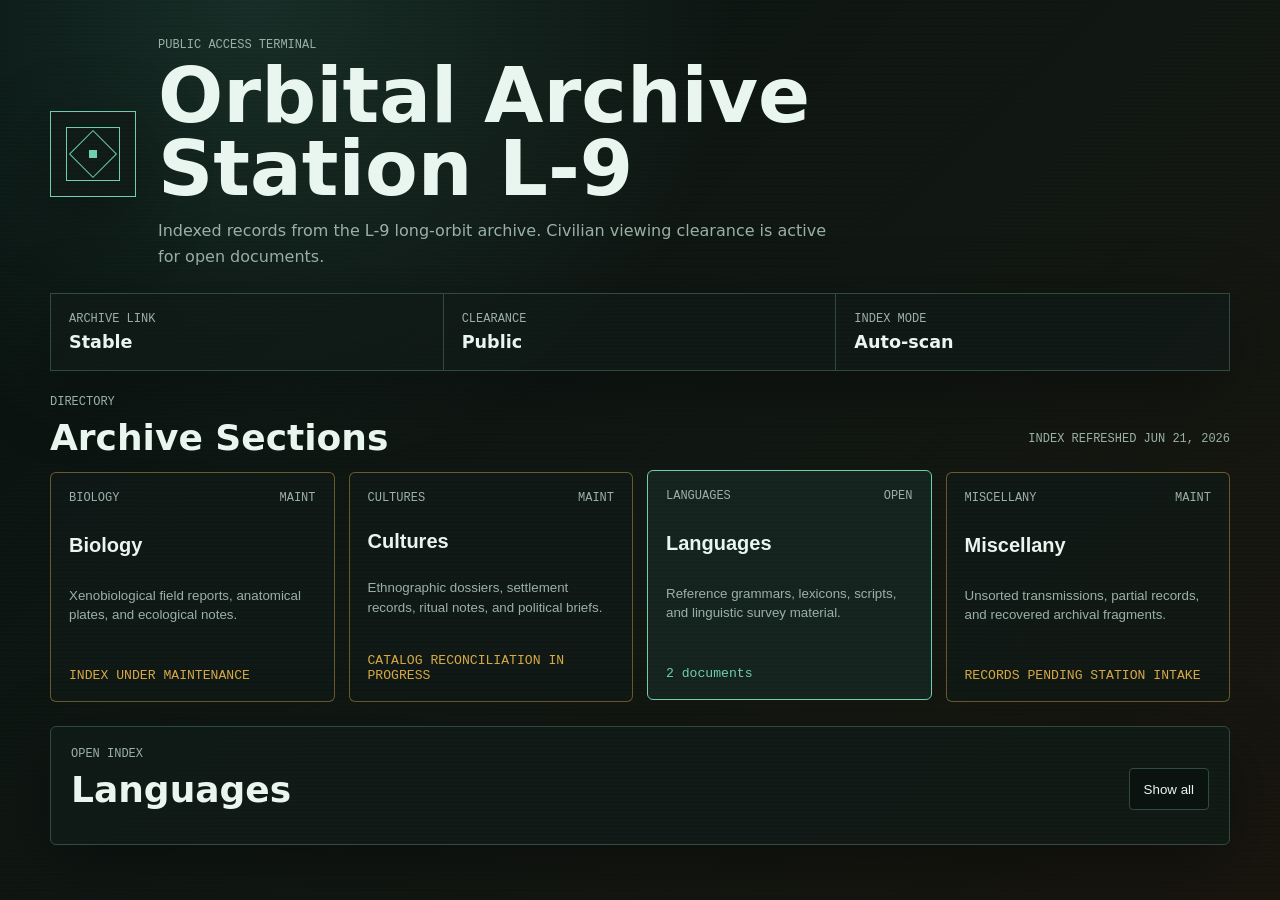
==== src/index.html @ b715f6d5 "Rebuild archive station website" ====
<!doctype html>
<html lang="en">
  <head>
    <meta charset="utf-8">
    <meta name="viewport" content="width=device-width, initial-scale=1">
    <meta name="theme-color" content="#09110f">
    <title>Orbital Archive Station L-9</title>
    <link rel="stylesheet" href="./styles.css">
    <script type="module" src="./app.js"></script>
  </head>
  <body>
    <div class="scanline" aria-hidden="true"></div>

    <header class="station-header">
      <div class="station-mark" aria-hidden="true">
        <span></span>
        <span></span>
        <span></span>
      </div>
      <div>
        <p class="eyebrow">Public Access Terminal</p>
        <h1>Orbital Archive Station L-9</h1>
        <p class="header-copy">
          Indexed records from the L-9 long-orbit archive. Civilian viewing clearance is active for open documents.
        </p>
      </div>
    </header>

    <main class="archive-shell">
      <section class="status-panel" aria-label="Station status">
        <div>
          <span class="status-label">Archive Link</span>
          <strong>Stable</strong>
        </div>
        <div>
          <span class="status-label">Clearance</span>
          <strong>Public</strong>
        </div>
        <div>
          <span class="status-label">Index Mode</span>
          <strong>Auto-scan</strong>
        </div>
      </section>

      <section aria-labelledby="sections-title">
        <div class="section-heading">
          <div>
            <p class="eyebrow">Directory</p>
            <h2 id="sections-title">Archive Sections</h2>
          </div>
          <p id="generation-stamp" class="generation-stamp"></p>
        </div>
        <div id="section-grid" class="section-grid"></div>
      </section>

      <section class="document-panel" aria-labelledby="documents-title">
        <div class="section-heading">
          <div>
            <p class="eyebrow" id="active-section-kicker">Selected Index</p>
            <h2 id="documents-title">Documents</h2>
          </div>
          <button id="show-all" class="ghost-button" type="button">Show all</button>
        </div>
        <div id="document-list" class="document-list"></div>
      </section>
    </main>
  </body>
</html>
---- src/styles.css ----
:root {
  color-scheme: dark;
  --bg: #07110f;
  --panel: #101a17;
  --panel-strong: #16241f;
  --line: #2e4b41;
  --line-bright: #6ecfb0;
  --text: #e9f5ef;
  --muted: #9ab0a7;
  --amber: #d7a944;
  --red: #d46d62;
  --shadow: 0 20px 70px rgba(0, 0, 0, 0.35);
}

* {
  box-sizing: border-box;
}

body {
  min-height: 100vh;
  margin: 0;
  background:
    radial-gradient(circle at 20% 0%, rgba(110, 207, 176, 0.14), transparent 30rem),
    linear-gradient(135deg, #07110f 0%, #101713 48%, #18150e 100%);
  color: var(--text);
  font-family: Inter, ui-sans-serif, system-ui, -apple-system, BlinkMacSystemFont, "Segoe UI", sans-serif;
  letter-spacing: 0;
}

button,
a {
  -webkit-tap-highlight-color: transparent;
}

.scanline {
  pointer-events: none;
  position: fixed;
  inset: 0;
  z-index: 5;
  background-image: repeating-linear-gradient(
    to bottom,
    rgba(255, 255, 255, 0.035) 0,
    rgba(255, 255, 255, 0.035) 1px,
    transparent 1px,
    transparent 4px
  );
  mix-blend-mode: soft-light;
}

.station-header,
.archive-shell {
  width: min(1180px, calc(100% - 32px));
  margin-inline: auto;
}

.station-header {
  display: grid;
  grid-template-columns: auto minmax(0, 1fr);
  gap: 22px;
  align-items: center;
  padding: 38px 0 24px;
}

.station-mark {
  display: grid;
  place-items: center;
  width: 86px;
  aspect-ratio: 1;
  border: 1px solid var(--line-bright);
  background: rgba(16, 26, 23, 0.82);
  box-shadow: var(--shadow);
}

.station-mark span {
  grid-area: 1 / 1;
  display: block;
  border: 1px solid var(--line-bright);
}

.station-mark span:nth-child(1) {
  width: 54px;
  aspect-ratio: 1;
}

.station-mark span:nth-child(2) {
  width: 34px;
  aspect-ratio: 1;
  transform: rotate(45deg);
}

.station-mark span:nth-child(3) {
  width: 8px;
  aspect-ratio: 1;
  background: var(--line-bright);
}

.eyebrow,
.status-label,
.card-topline,
.document-id,
.document-action,
.generation-stamp {
  color: var(--muted);
  font-family: "SFMono-Regular", Consolas, "Liberation Mono", monospace;
  font-size: 0.75rem;
  text-transform: uppercase;
}

.eyebrow {
  margin: 0 0 8px;
}

h1,
h2,
p {
  margin-top: 0;
}

h1 {
  max-width: 820px;
  margin-bottom: 12px;
  font-size: clamp(2.2rem, 6vw, 5.2rem);
  line-height: 0.95;
}

h2 {
  margin-bottom: 0;
  font-size: clamp(1.55rem, 3vw, 2.25rem);
}

.header-copy {
  max-width: 690px;
  margin-bottom: 0;
  color: var(--muted);
  font-size: 1rem;
  line-height: 1.6;
}

.archive-shell {
  display: grid;
  gap: 24px;
  padding-bottom: 44px;
}

.status-panel {
  display: grid;
  grid-template-columns: repeat(3, minmax(0, 1fr));
  border: 1px solid var(--line);
  background: rgba(16, 26, 23, 0.72);
  box-shadow: var(--shadow);
}

.status-panel > div {
  display: grid;
  gap: 6px;
  min-width: 0;
  padding: 18px;
  border-right: 1px solid var(--line);
}

.status-panel > div:last-child {
  border-right: 0;
}

.status-panel strong {
  font-size: 1.1rem;
}

.section-heading {
  display: flex;
  gap: 16px;
  align-items: end;
  justify-content: space-between;
  margin-bottom: 14px;
}

.section-grid {
  display: grid;
  grid-template-columns: repeat(4, minmax(0, 1fr));
  gap: 14px;
}

.section-card {
  display: grid;
  gap: 14px;
  min-height: 230px;
  padding: 18px;
  border: 1px solid var(--line);
  border-radius: 6px;
  background: rgba(16, 26, 23, 0.76);
  color: var(--text);
  text-align: left;
  cursor: pointer;
  transition: border-color 160ms ease, transform 160ms ease, background 160ms ease;
}

.section-card:hover,
.section-card:focus-visible,
.section-card[data-active="true"] {
  border-color: var(--line-bright);
  background: rgba(22, 36, 31, 0.95);
  outline: none;
  transform: translateY(-2px);
}

.section-card.maintenance {
  border-color: rgba(215, 169, 68, 0.45);
}

.card-topline {
  display: flex;
  justify-content: space-between;
  gap: 10px;
}

.section-card strong {
  font-size: 1.25rem;
}

.card-copy {
  color: var(--muted);
  line-height: 1.45;
}

.card-status {
  align-self: end;
  color: var(--line-bright);
  font-family: "SFMono-Regular", Consolas, "Liberation Mono", monospace;
  font-size: 0.82rem;
}

.maintenance .card-status {
  color: var(--amber);
}

.document-panel {
  border: 1px solid var(--line);
  border-radius: 6px;
  background: rgba(16, 26, 23, 0.78);
  box-shadow: var(--shadow);
  padding: 20px;
}

.ghost-button {
  min-height: 42px;
  padding: 0 14px;
  border: 1px solid var(--line);
  border-radius: 4px;
  background: rgba(7, 17, 15, 0.72);
  color: var(--text);
  cursor: pointer;
}

.ghost-button:hover,
.ghost-button:focus-visible {
  border-color: var(--line-bright);
  outline: none;
}

.document-list {
  display: grid;
  gap: 10px;
}

.document-row {
  display: grid;
  grid-template-columns: minmax(120px, 0.8fr) minmax(0, 2fr) auto;
  gap: 16px;
  align-items: center;
  min-height: 74px;
  padding: 14px;
  border: 1px solid rgba(110, 207, 176, 0.22);
  border-radius: 4px;
  background: rgba(7, 17, 15, 0.62);
  color: var(--text);
  text-decoration: none;
}

.document-row:hover,
.document-row:focus-visible {
  border-color: var(--line-bright);
  outline: none;
}

.document-main {
  display: grid;
  gap: 5px;
  min-width: 0;
}

.document-main strong,
.document-main span,
.document-id {
  overflow-wrap: anywhere;
}

.document-main span {
  color: var(--muted);
}

.document-action {
  color: var(--line-bright);
  white-space: nowrap;
}

.maintenance-notice {
  display: grid;
  gap: 10px;
  padding: 18px;
  border: 1px solid rgba(215, 169, 68, 0.5);
  border-radius: 4px;
  background: rgba(44, 34, 14, 0.38);
}

.maintenance-notice span {
  color: var(--amber);
  font-family: "SFMono-Regular", Consolas, "Liberation Mono", monospace;
  font-size: 0.82rem;
}

.maintenance-notice p {
  margin-bottom: 0;
  color: var(--muted);
  line-height: 1.55;
}

@media (max-width: 980px) {
  .section-grid {
    grid-template-columns: repeat(2, minmax(0, 1fr));
  }

  .document-row {
    grid-template-columns: minmax(0, 1fr) auto;
  }

  .document-id {
    grid-column: 1 / -1;
  }
}

@media (max-width: 640px) {
  .station-header,
  .archive-shell {
    width: min(100% - 24px, 1180px);
  }

  .station-header {
    grid-template-columns: 1fr;
    padding-top: 24px;
  }

  .station-mark {
    width: 64px;
  }

  .status-panel,
  .section-grid {
    grid-template-columns: 1fr;
  }

  .status-panel > div {
    border-right: 0;
    border-bottom: 1px solid var(--line);
  }

  .status-panel > div:last-child {
    border-bottom: 0;
  }

  .section-heading {
    display: grid;
    align-items: start;
  }

  .section-card {
    min-height: 190px;
  }

  .document-panel {
    padding: 14px;
  }

  .document-row {
    grid-template-columns: 1fr;
    align-items: start;
    min-height: 0;
  }

  .document-action {
    white-space: normal;
  }
}
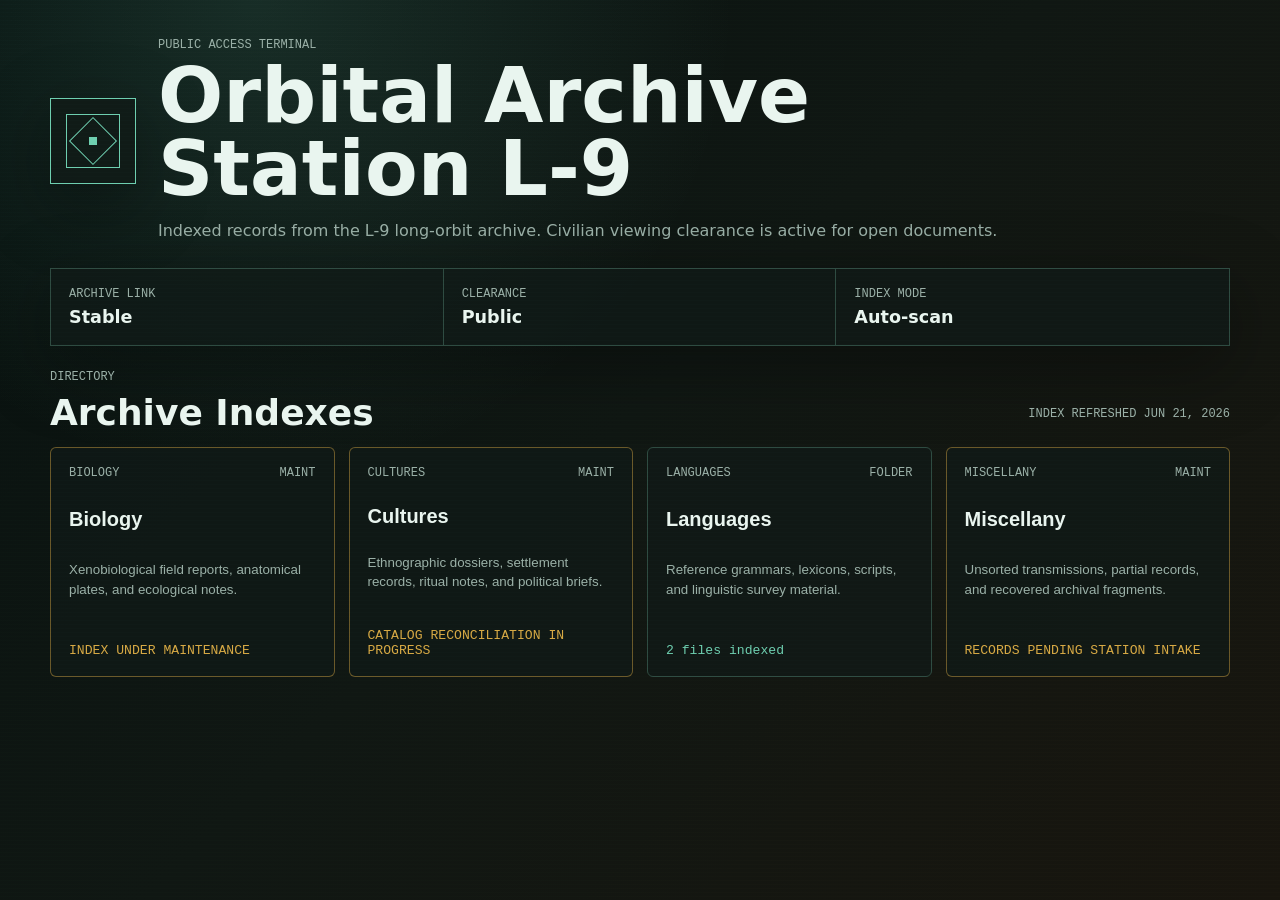
==== commit 2b926409: "Refine archive section landing state" ====
--- a/src/index.html
+++ b/src/index.html
@@ -46,20 +46,19 @@
         <div class="section-heading">
           <div>
             <p class="eyebrow">Directory</p>
-            <h2 id="sections-title">Archive Sections</h2>
+            <h2 id="sections-title">Archive Indexes</h2>
           </div>
           <p id="generation-stamp" class="generation-stamp"></p>
         </div>
         <div id="section-grid" class="section-grid"></div>
       </section>
 
-      <section class="document-panel" aria-labelledby="documents-title">
+      <section id="document-panel" class="document-panel" aria-labelledby="documents-title" hidden>
         <div class="section-heading">
           <div>
-            <p class="eyebrow" id="active-section-kicker">Selected Index</p>
-            <h2 id="documents-title">Documents</h2>
+            <p class="eyebrow" id="active-section-kicker">Index Contents</p>
+            <h2 id="documents-title">Selected Archive</h2>
           </div>
-          <button id="show-all" class="ghost-button" type="button">Show all</button>
         </div>
         <div id="document-list" class="document-list"></div>
       </section>
--- a/src/styles.css
+++ b/src/styles.css
@@ -129,11 +129,12 @@
 }
 
 .header-copy {
-  max-width: 690px;
+  max-width: 980px;
   margin-bottom: 0;
   color: var(--muted);
   font-size: 1rem;
   line-height: 1.6;
+  white-space: nowrap;
 }
 
 .archive-shell {
@@ -241,6 +242,10 @@
   padding: 20px;
 }
 
+.document-panel[hidden] {
+  display: none;
+}
+
 .ghost-button {
   min-height: 42px;
   padding: 0 14px;
@@ -324,7 +329,20 @@
   line-height: 1.55;
 }
 
+.maintenance-notice.neutral {
+  border-color: rgba(110, 207, 176, 0.35);
+  background: rgba(7, 17, 15, 0.42);
+}
+
+.maintenance-notice.neutral span {
+  color: var(--line-bright);
+}
+
 @media (max-width: 980px) {
+  .header-copy {
+    white-space: normal;
+  }
+
   .section-grid {
     grid-template-columns: repeat(2, minmax(0, 1fr));
   }
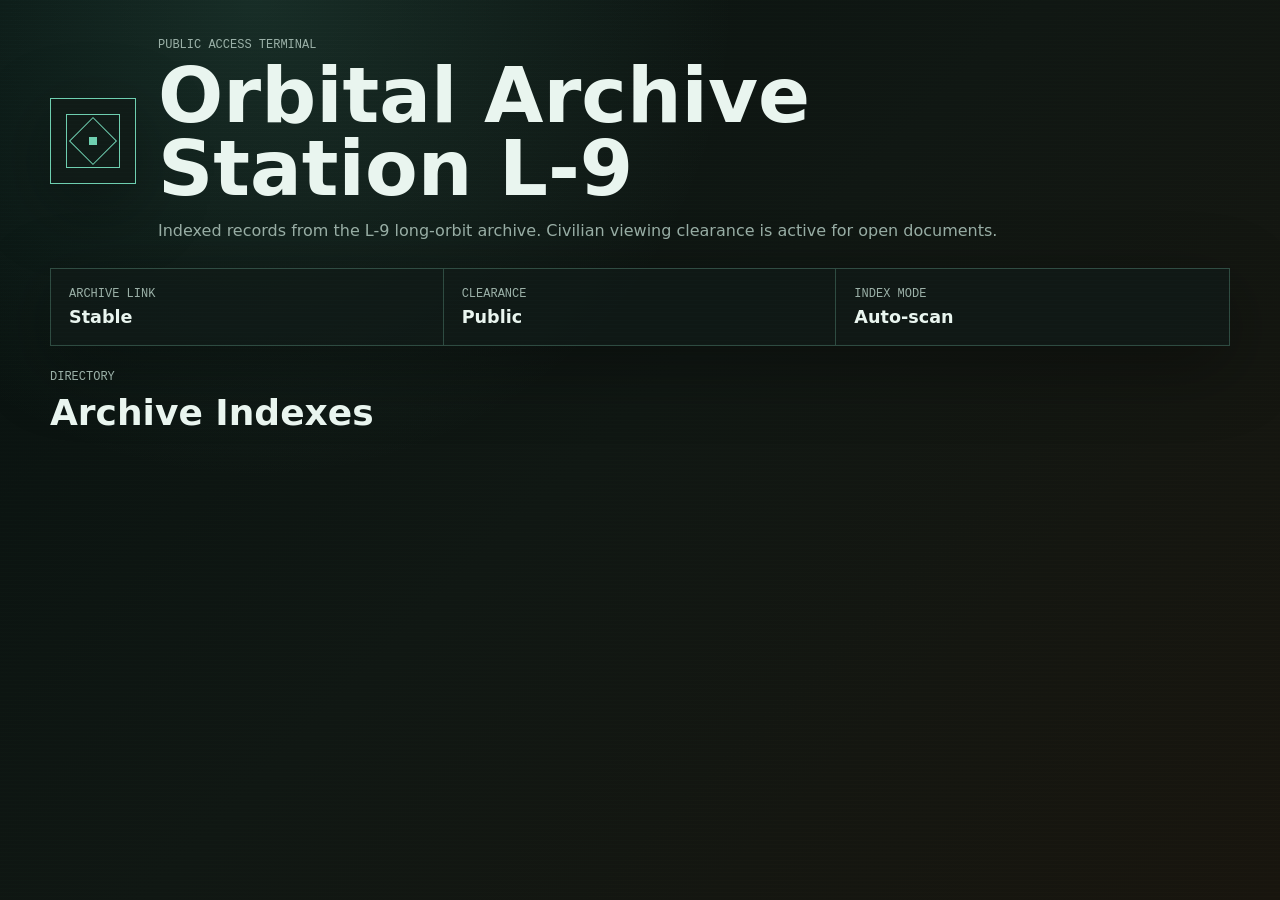
==== commit fd69c17a: "phone layout" ====
--- a/src/index.html
+++ b/src/index.html
@@ -6,7 +6,8 @@
     <meta name="theme-color" content="#09110f">
     <title>Orbital Archive Station L-9</title>
     <link rel="stylesheet" href="./styles.css">
-    <script type="module" src="./app.js"></script>
+    <script src="./archive-manifest.js" defer></script>
+    <script src="./app.js" defer></script>
   </head>
   <body>
     <div class="scanline" aria-hidden="true"></div>
@@ -19,7 +20,7 @@
       </div>
       <div>
         <p class="eyebrow">Public Access Terminal</p>
-        <h1>Orbital Archive Station L-9</h1>
+        <h1><span>Orbital Archive</span> <span>Station L-9</span></h1>
         <p class="header-copy">
           Indexed records from the L-9 long-orbit archive. Civilian viewing clearance is active for open documents.
         </p>
--- a/src/styles.css
+++ b/src/styles.css
@@ -14,6 +14,12 @@
 
 * {
   box-sizing: border-box;
+}
+
+html,
+body {
+  max-width: 100%;
+  overflow-x: hidden;
 }
 
 body {
@@ -51,6 +57,7 @@
 .archive-shell {
   width: min(1180px, calc(100% - 32px));
   margin-inline: auto;
+  min-width: 0;
 }
 
 .station-header {
@@ -123,6 +130,10 @@
   line-height: 0.95;
 }
 
+h1 span {
+  display: inline;
+}
+
 h2 {
   margin-bottom: 0;
   font-size: clamp(1.55rem, 3vw, 2.25rem);
@@ -143,9 +154,17 @@
   padding-bottom: 44px;
 }
 
+.archive-shell > section {
+  min-width: 0;
+  max-width: 100%;
+}
+
 .status-panel {
   display: grid;
   grid-template-columns: repeat(3, minmax(0, 1fr));
+  width: 100%;
+  max-width: 100%;
+  min-width: 0;
   border: 1px solid var(--line);
   background: rgba(16, 26, 23, 0.72);
   box-shadow: var(--shadow);
@@ -165,6 +184,8 @@
 
 .status-panel strong {
   font-size: 1.1rem;
+  min-width: 0;
+  overflow-wrap: anywhere;
 }
 
 .section-heading {
@@ -176,14 +197,41 @@
 }
 
 .section-grid {
-  display: grid;
-  grid-template-columns: repeat(4, minmax(0, 1fr));
+  display: flex;
+  width: 100%;
+  min-width: 0;
   gap: 14px;
+  max-width: 100%;
+  overflow-x: auto;
+  overflow-y: hidden;
+  -webkit-overflow-scrolling: touch;
+  touch-action: pan-x;
+  padding: 0 0 12px;
+  overscroll-behavior-inline: contain;
+  scrollbar-color: var(--line-bright) rgba(16, 26, 23, 0.86);
+  scrollbar-width: thin;
+  scroll-snap-type: inline proximity;
+}
+
+.section-grid::-webkit-scrollbar {
+  height: 10px;
+}
+
+.section-grid::-webkit-scrollbar-track {
+  background: rgba(16, 26, 23, 0.86);
+  border-radius: 999px;
+}
+
+.section-grid::-webkit-scrollbar-thumb {
+  background: var(--line-bright);
+  border-radius: 999px;
 }
 
 .section-card {
   display: grid;
+  flex: 0 0 calc((100% - 42px) / 4);
   gap: 14px;
+  min-width: 0;
   min-height: 230px;
   padding: 18px;
   border: 1px solid var(--line);
@@ -192,7 +240,8 @@
   color: var(--text);
   text-align: left;
   cursor: pointer;
-  transition: border-color 160ms ease, transform 160ms ease, background 160ms ease;
+  scroll-snap-align: start;
+  transition: border-color 160ms ease, box-shadow 160ms ease, background 160ms ease;
 }
 
 .section-card:hover,
@@ -200,8 +249,8 @@
 .section-card[data-active="true"] {
   border-color: var(--line-bright);
   background: rgba(22, 36, 31, 0.95);
+  box-shadow: inset 0 0 0 1px rgba(110, 207, 176, 0.32), 0 0 22px rgba(110, 207, 176, 0.14);
   outline: none;
-  transform: translateY(-2px);
 }
 
 .section-card.maintenance {
@@ -235,6 +284,9 @@
 }
 
 .document-panel {
+  width: 100%;
+  max-width: 100%;
+  min-width: 0;
   border: 1px solid var(--line);
   border-radius: 6px;
   background: rgba(16, 26, 23, 0.78);
@@ -264,11 +316,15 @@
 
 .document-list {
   display: grid;
+  min-width: 0;
   gap: 10px;
 }
 
 .document-row {
   display: grid;
+  width: 100%;
+  max-width: 100%;
+  min-width: 0;
   grid-template-columns: minmax(120px, 0.8fr) minmax(0, 2fr) auto;
   gap: 16px;
   align-items: center;
@@ -287,20 +343,41 @@
   outline: none;
 }
 
+.document-row.wip {
+  border-color: rgba(215, 169, 68, 0.64);
+  background: rgba(44, 34, 14, 0.5);
+}
+
+.document-row.wip:hover,
+.document-row.wip:focus-visible {
+  border-color: var(--amber);
+}
+
 .document-main {
   display: grid;
   gap: 5px;
   min-width: 0;
+}
+
+.document-row > * {
+  min-width: 0;
+  max-width: 100%;
 }
 
 .document-main strong,
 .document-main span,
 .document-id {
   overflow-wrap: anywhere;
+  word-break: break-word;
 }
 
 .document-main span {
   color: var(--muted);
+}
+
+.document-row.wip .document-main span,
+.document-row.wip .document-action {
+  color: var(--amber);
 }
 
 .document-action {
@@ -344,7 +421,11 @@
   }
 
   .section-grid {
-    grid-template-columns: repeat(2, minmax(0, 1fr));
+    gap: 12px;
+  }
+
+  .section-card {
+    flex-basis: min(320px, 72vw);
   }
 
   .document-row {
@@ -357,54 +438,178 @@
 }
 
 @media (max-width: 640px) {
+  body {
+    background:
+      radial-gradient(circle at 50% -8rem, rgba(110, 207, 176, 0.16), transparent 20rem),
+      linear-gradient(135deg, #07110f 0%, #101713 58%, #17140e 100%);
+  }
+
   .station-header,
   .archive-shell {
-    width: min(100% - 24px, 1180px);
+    width: calc(100% - 20px);
+    max-width: calc(100vw - 20px);
   }
 
   .station-header {
+    grid-template-columns: auto minmax(0, 1fr);
+    gap: 12px;
+    align-items: start;
+    padding: 18px 0 14px;
+  }
+
+  .station-mark {
+    width: 42px;
+    margin-top: 4px;
+  }
+
+  .station-mark span:nth-child(1) {
+    width: 27px;
+  }
+
+  .station-mark span:nth-child(2) {
+    width: 18px;
+  }
+
+  h1 {
+    max-width: 100%;
+    margin-bottom: 8px;
+    font-size: 1.72rem;
+    line-height: 1;
+    overflow-wrap: anywhere;
+  }
+
+  h1 span {
+    display: block;
+  }
+
+  h2 {
+    font-size: 1.35rem;
+  }
+
+  .eyebrow,
+  .status-label,
+  .card-topline,
+  .document-id,
+  .document-action,
+  .generation-stamp {
+    font-size: 0.68rem;
+  }
+
+  .header-copy {
+    font-size: 0.9rem;
+    line-height: 1.45;
+  }
+
+  .archive-shell {
+    gap: 16px;
+    padding-bottom: 26px;
+  }
+
+  .status-panel {
+    width: 100%;
+    max-width: 100%;
+    min-width: 0;
     grid-template-columns: 1fr;
-    padding-top: 24px;
-  }
-
-  .station-mark {
-    width: 64px;
-  }
-
-  .status-panel,
-  .section-grid {
-    grid-template-columns: 1fr;
   }
 
   .status-panel > div {
+    gap: 4px;
+    min-width: 0;
+    padding: 10px 12px;
+    border-bottom: 1px solid var(--line);
     border-right: 0;
-    border-bottom: 1px solid var(--line);
+    border-left: 0;
   }
 
   .status-panel > div:last-child {
     border-bottom: 0;
+  }
+
+  .status-panel strong {
+    font-size: 0.9rem;
+    overflow-wrap: anywhere;
   }
 
   .section-heading {
     display: grid;
     align-items: start;
+    gap: 6px;
+    margin-bottom: 10px;
+  }
+
+  .section-grid {
+    width: 100%;
+    min-width: 0;
+    gap: 10px;
+    max-width: 100%;
+    overflow-x: auto;
+    overflow-y: hidden;
+    padding-bottom: 10px;
+    scroll-snap-type: inline mandatory;
   }
 
   .section-card {
-    min-height: 190px;
+    flex: 0 0 calc(100vw - 42px);
+    max-width: calc(100vw - 42px);
+    gap: 6px 10px;
+    min-height: 0;
+    padding: 12px;
+    scroll-snap-align: start;
+  }
+
+  .card-topline,
+  .card-status {
+    grid-column: 1 / -1;
+  }
+
+  .card-topline {
+    order: -1;
+  }
+
+  .section-card strong {
+    font-size: 1.05rem;
+  }
+
+  .card-copy {
+    grid-column: 1 / -1;
+    font-size: 0.9rem;
+    line-height: 1.35;
+  }
+
+  .card-status {
+    margin-top: 2px;
+    font-size: 0.72rem;
   }
 
   .document-panel {
-    padding: 14px;
+    min-width: 0;
+    padding: 12px;
   }
 
   .document-row {
+    min-width: 0;
+    max-width: 100%;
     grid-template-columns: 1fr;
     align-items: start;
     min-height: 0;
+    gap: 8px;
+    padding: 12px;
+  }
+
+  .document-main {
+    gap: 4px;
+  }
+
+  .document-main strong {
+    font-size: 0.98rem;
   }
 
   .document-action {
     white-space: normal;
   }
-}
+
+  .maintenance-notice {
+    min-width: 0;
+    padding: 12px;
+  }
+}
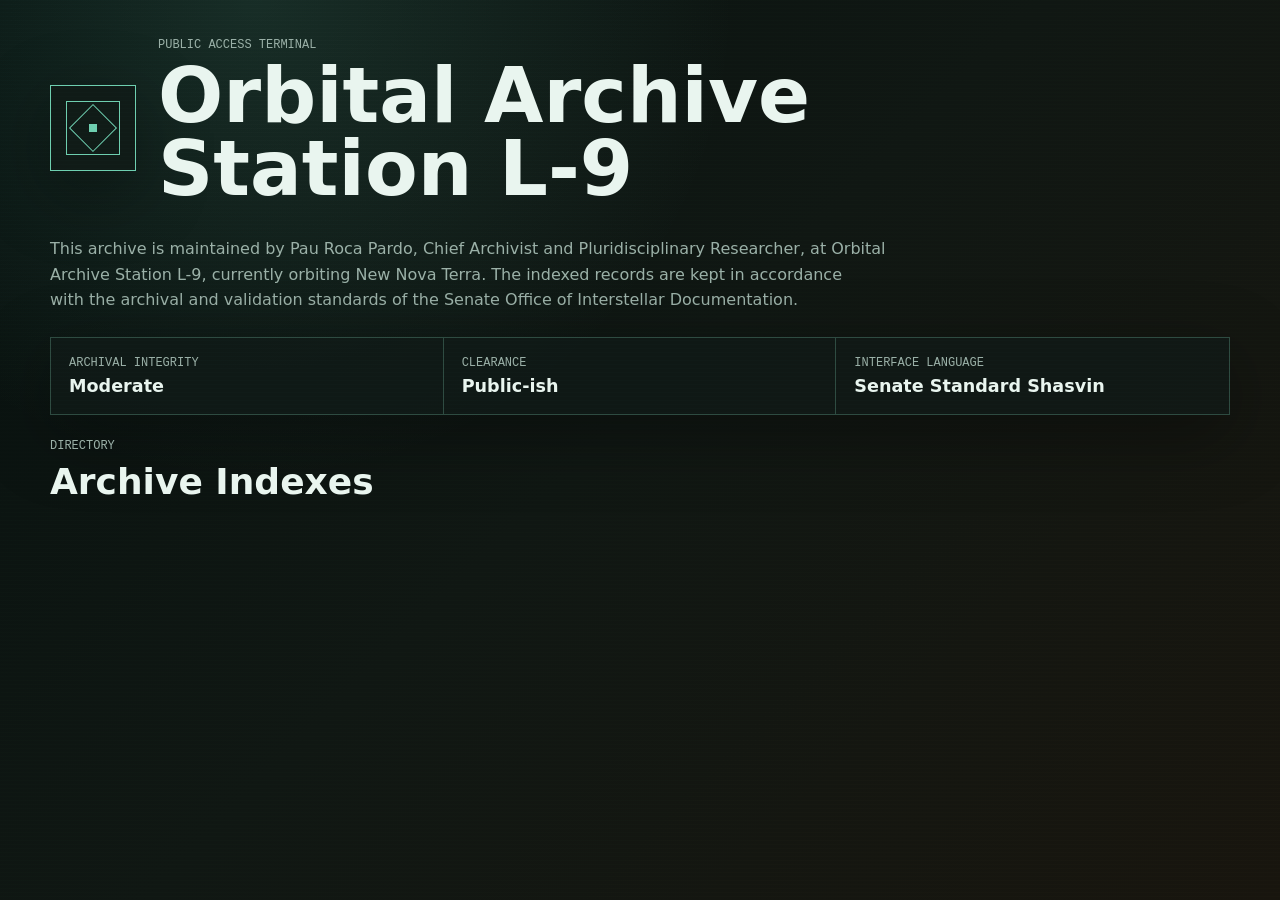
==== commit 59a86e4d: "improved layout" ====
--- a/src/index.html
+++ b/src/index.html
@@ -21,25 +21,30 @@
       <div>
         <p class="eyebrow">Public Access Terminal</p>
         <h1><span>Orbital Archive</span> <span>Station L-9</span></h1>
-        <p class="header-copy">
-          Indexed records from the L-9 long-orbit archive. Civilian viewing clearance is active for open documents.
-        </p>
       </div>
     </header>
+
+    <section class="station-intro" aria-label="Archive notice">
+      <p class="header-copy">
+        This archive is maintained by Pau Roca Pardo, Chief Archivist and Pluridisciplinary Researcher, at Orbital
+        Archive Station L-9, currently orbiting New Nova Terra. The indexed records are kept in accordance with the
+        archival and validation standards of the Senate Office of Interstellar Documentation.
+      </p>
+    </section>
 
     <main class="archive-shell">
       <section class="status-panel" aria-label="Station status">
         <div>
-          <span class="status-label">Archive Link</span>
-          <strong>Stable</strong>
+          <span class="status-label">Archival Integrity</span>
+          <strong>Moderate</strong>
         </div>
         <div>
           <span class="status-label">Clearance</span>
-          <strong>Public</strong>
+          <strong>Public-ish</strong>
         </div>
         <div>
-          <span class="status-label">Index Mode</span>
-          <strong>Auto-scan</strong>
+          <span class="status-label">Interface Language</span>
+          <strong>Senate Standard Shasvin</strong>
         </div>
       </section>
 
--- a/src/styles.css
+++ b/src/styles.css
@@ -54,6 +54,7 @@
 }
 
 .station-header,
+.station-intro,
 .archive-shell {
   width: min(1180px, calc(100% - 32px));
   margin-inline: auto;
@@ -65,8 +66,18 @@
   grid-template-columns: auto minmax(0, 1fr);
   gap: 22px;
   align-items: center;
-  padding: 38px 0 24px;
-}
+  padding: 38px 0 18px;
+}
+
+.station-intro {
+  margin-bottom: 24px;
+}
+
+.station-intro .header-copy {
+  width: 100%;
+  max-width: none;
+}
+
 
 .station-mark {
   display: grid;
@@ -145,7 +156,7 @@
   color: var(--muted);
   font-size: 1rem;
   line-height: 1.6;
-  white-space: nowrap;
+  text-wrap: balance;
 }
 
 .archive-shell {
@@ -343,14 +354,28 @@
   outline: none;
 }
 
-.document-row.wip {
+.document-row.in-progress {
   border-color: rgba(215, 169, 68, 0.64);
   background: rgba(44, 34, 14, 0.5);
 }
 
-.document-row.wip:hover,
-.document-row.wip:focus-visible {
+.document-row.in-progress:hover,
+.document-row.in-progress:focus-visible {
   border-color: var(--amber);
+}
+
+.document-row.classified {
+  border-color: rgba(212, 109, 98, 0.72);
+  background: rgba(52, 19, 18, 0.54);
+}
+
+.document-row.classified:hover,
+.document-row.classified:focus-visible {
+  border-color: var(--red);
+}
+
+.document-row.unavailable {
+  cursor: default;
 }
 
 .document-main {
@@ -375,9 +400,14 @@
   color: var(--muted);
 }
 
-.document-row.wip .document-main span,
-.document-row.wip .document-action {
+.document-row.in-progress .document-main span,
+.document-row.in-progress .document-action {
   color: var(--amber);
+}
+
+.document-row.classified .document-main span,
+.document-row.classified .document-action {
+  color: var(--red);
 }
 
 .document-action {
@@ -445,6 +475,7 @@
   }
 
   .station-header,
+  .station-intro,
   .archive-shell {
     width: calc(100% - 20px);
     max-width: calc(100vw - 20px);
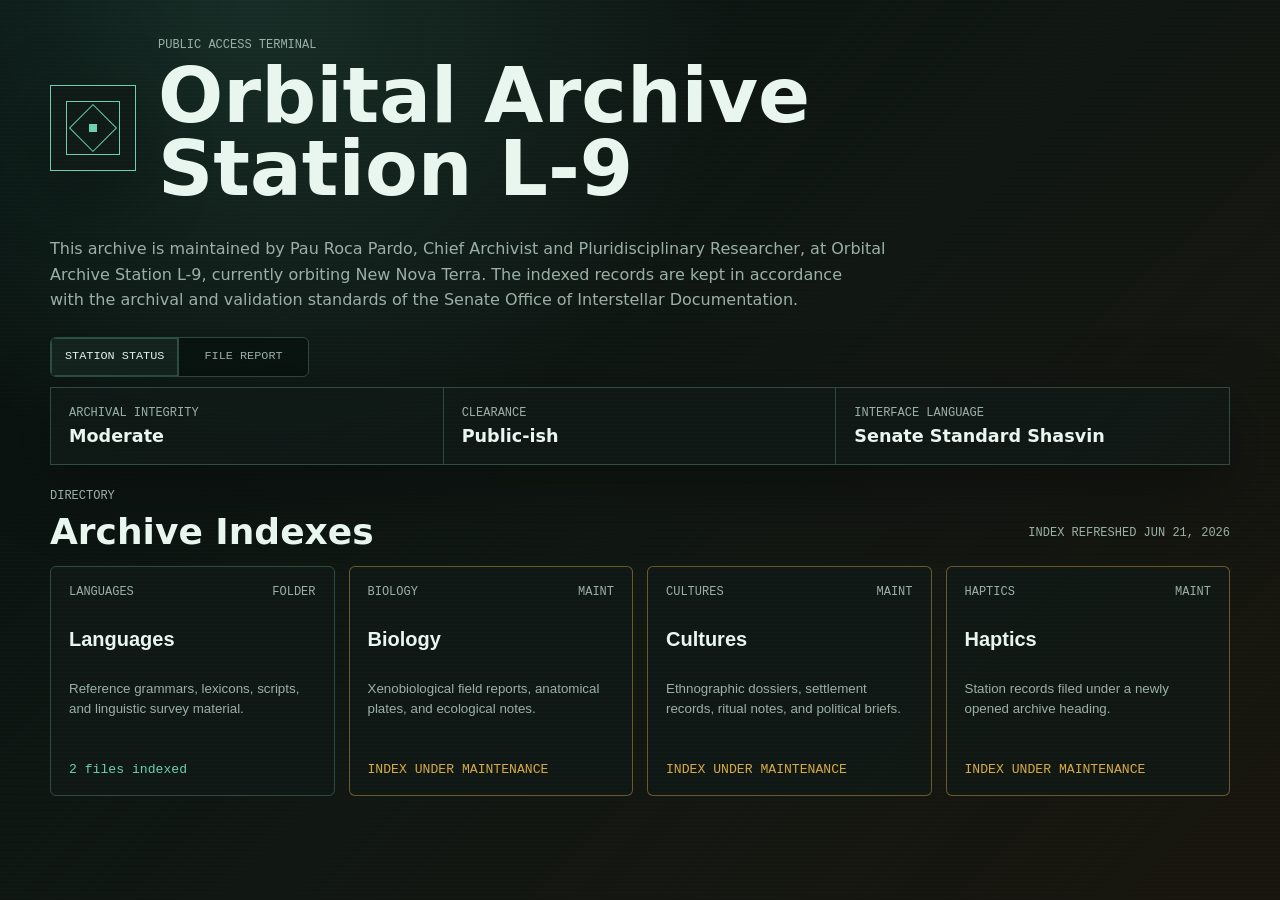
==== commit 00d542af: "test" ====
--- a/src/index.html
+++ b/src/index.html
@@ -33,18 +33,24 @@
     </section>
 
     <main class="archive-shell">
-      <section class="status-panel" aria-label="Station status">
-        <div>
-          <span class="status-label">Archival Integrity</span>
-          <strong>Moderate</strong>
+      <section class="status-summary" aria-label="Archive summary">
+        <div class="summary-switch" aria-label="Summary view">
+          <button type="button" aria-pressed="true" data-summary-view="station">Station Status</button>
+          <button type="button" aria-pressed="false" data-summary-view="files">File Report</button>
         </div>
-        <div>
-          <span class="status-label">Clearance</span>
-          <strong>Public-ish</strong>
-        </div>
-        <div>
-          <span class="status-label">Interface Language</span>
-          <strong>Senate Standard Shasvin</strong>
+        <div id="status-panel" class="status-panel">
+          <div>
+            <span class="status-label">Archival Integrity</span>
+            <strong>Moderate</strong>
+          </div>
+          <div>
+            <span class="status-label">Clearance</span>
+            <strong>Public-ish</strong>
+          </div>
+          <div>
+            <span class="status-label">Interface Language</span>
+            <strong>Senate Standard Shasvin</strong>
+          </div>
         </div>
       </section>
 
--- a/src/styles.css
+++ b/src/styles.css
@@ -170,6 +170,55 @@
   max-width: 100%;
 }
 
+.status-summary {
+  display: grid;
+  gap: 10px;
+}
+
+.summary-switch {
+  display: inline-grid;
+  grid-template-columns: repeat(2, minmax(0, 1fr));
+  justify-self: start;
+  overflow: hidden;
+  border: 1px solid var(--line);
+  border-radius: 6px;
+  background: rgba(7, 17, 15, 0.72);
+}
+
+.summary-switch button {
+  -webkit-appearance: none;
+  appearance: none;
+  display: block;
+  min-height: 38px;
+  padding: 0 14px;
+  border: 0;
+  border-radius: 0;
+  border-right: 1px solid var(--line);
+  background: transparent;
+  color: var(--muted);
+  font-family: "SFMono-Regular", Consolas, "Liberation Mono", monospace;
+  font-size: 0.74rem;
+  line-height: 1;
+  text-transform: uppercase;
+  cursor: pointer;
+}
+
+.summary-switch button:last-child {
+  border-right: 0;
+}
+
+.summary-switch button:hover,
+.summary-switch button:focus-visible,
+.summary-switch button[aria-pressed="true"] {
+  background: rgba(22, 36, 31, 0.95);
+  color: var(--text);
+  outline: none;
+}
+
+.summary-switch button[aria-pressed="true"] {
+  box-shadow: inset 0 0 0 1px rgba(110, 207, 176, 0.28);
+}
+
 .status-panel {
   display: grid;
   grid-template-columns: repeat(3, minmax(0, 1fr));
@@ -198,6 +247,34 @@
   min-width: 0;
   overflow-wrap: anywhere;
 }
+
+.status-detail {
+  color: var(--muted);
+  font-family: "SFMono-Regular", Consolas, "Liberation Mono", monospace;
+  font-size: 0.75rem;
+  text-transform: uppercase;
+}
+
+.status-panel .cleared strong {
+  color: var(--line-bright);
+}
+
+.status-panel .in-progress strong {
+  color: var(--amber);
+}
+
+.status-panel .classified strong {
+  color: var(--red);
+}
+
+.status-panel .in-progress {
+  background: rgba(44, 34, 14, 0.22);
+}
+
+.status-panel .classified {
+  background: rgba(52, 19, 18, 0.24);
+}
+
 
 .section-heading {
   display: flex;
@@ -216,7 +293,7 @@
   overflow-x: auto;
   overflow-y: hidden;
   -webkit-overflow-scrolling: touch;
-  touch-action: pan-x;
+  touch-action: pan-x pan-y;
   padding: 0 0 12px;
   overscroll-behavior-inline: contain;
   scrollbar-color: var(--line-bright) rgba(16, 26, 23, 0.86);
@@ -543,6 +620,16 @@
     grid-template-columns: 1fr;
   }
 
+  .summary-switch {
+    width: 100%;
+  }
+
+  .summary-switch button {
+    min-width: 0;
+    padding: 0 10px;
+    font-size: 0.68rem;
+  }
+
   .status-panel > div {
     gap: 4px;
     min-width: 0;
@@ -559,6 +646,10 @@
   .status-panel strong {
     font-size: 0.9rem;
     overflow-wrap: anywhere;
+  }
+
+  .status-detail {
+    font-size: 0.68rem;
   }
 
   .section-heading {
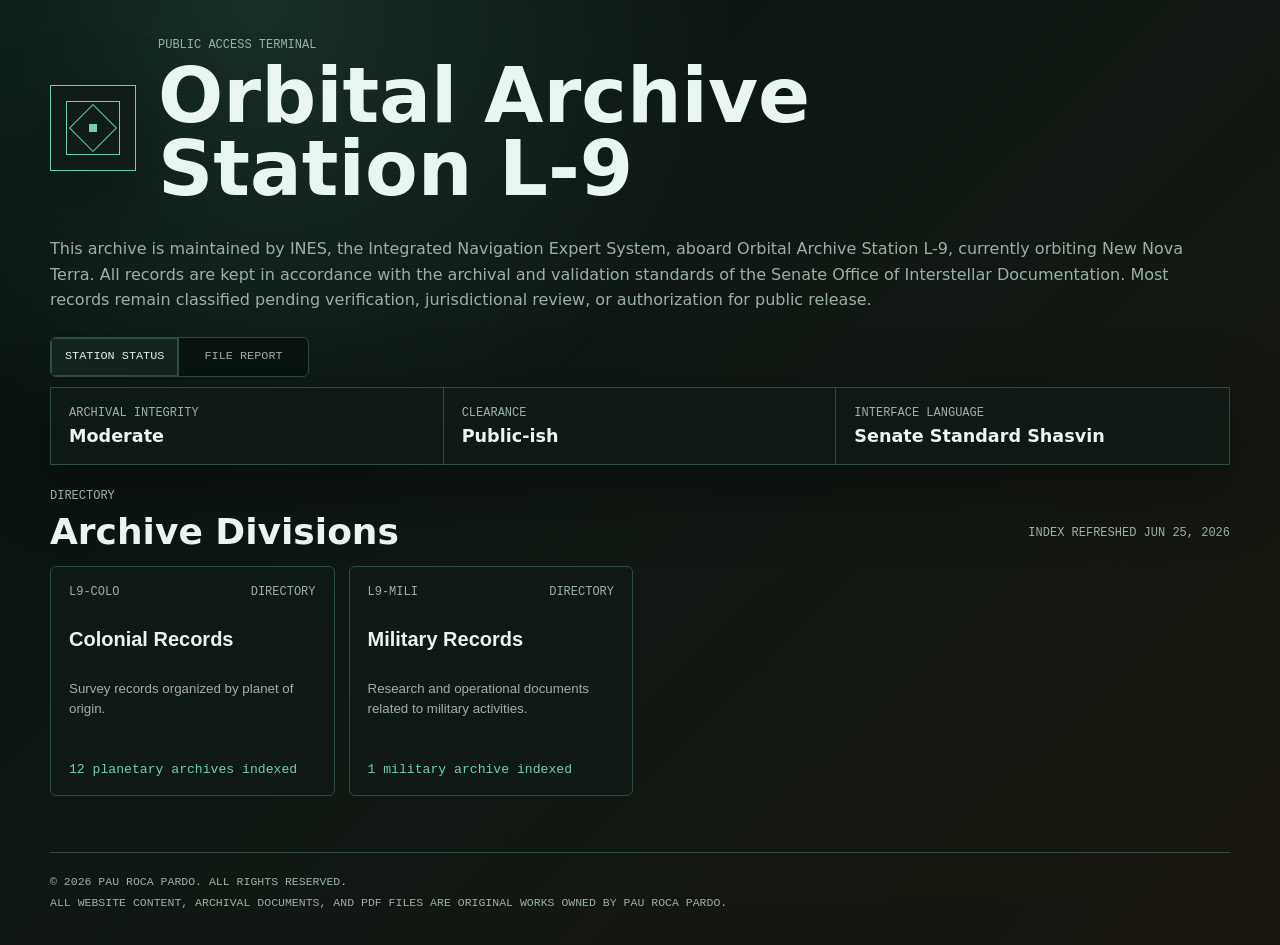
==== commit cbd48d07: "changed organization per planet" ====
--- a/src/index.html
+++ b/src/index.html
@@ -5,6 +5,7 @@
     <meta name="viewport" content="width=device-width, initial-scale=1">
     <meta name="theme-color" content="#09110f">
     <title>Orbital Archive Station L-9</title>
+    <link rel="icon" href="../favicon.ico" sizes="any">
     <link rel="stylesheet" href="./styles.css">
     <script src="./archive-manifest.js" defer></script>
     <script src="./app.js" defer></script>
@@ -26,9 +27,10 @@
 
     <section class="station-intro" aria-label="Archive notice">
       <p class="header-copy">
-        This archive is maintained by Pau Roca Pardo, Chief Archivist and Pluridisciplinary Researcher, at Orbital
-        Archive Station L-9, currently orbiting New Nova Terra. The indexed records are kept in accordance with the
-        archival and validation standards of the Senate Office of Interstellar Documentation.
+        This archive is maintained by INES, the Integrated Navigation Expert System, aboard Orbital Archive
+        Station L-9, currently orbiting New Nova Terra. All records are kept in accordance with the archival and
+        validation standards of the Senate Office of Interstellar Documentation. Most records remain classified
+        pending verification, jurisdictional review, or authorization for public release.
       </p>
     </section>
 
@@ -54,11 +56,16 @@
         </div>
       </section>
 
-      <section aria-labelledby="sections-title">
+      <nav id="navigation-bar" class="navigation-bar" aria-label="Archive navigation" hidden>
+        <button id="back-button" class="ghost-button" type="button">← Back</button>
+        <div id="breadcrumbs" class="breadcrumbs"></div>
+      </nav>
+
+      <section id="directory-section" aria-labelledby="sections-title">
         <div class="section-heading">
           <div>
-            <p class="eyebrow">Directory</p>
-            <h2 id="sections-title">Archive Indexes</h2>
+            <p class="eyebrow" id="directory-kicker">Directory</p>
+            <h2 id="sections-title">Archive Divisions</h2>
           </div>
           <p id="generation-stamp" class="generation-stamp"></p>
         </div>
@@ -75,5 +82,10 @@
         <div id="document-list" class="document-list"></div>
       </section>
     </main>
+
+    <footer class="site-footer">
+      <p>© 2026 Pau Roca Pardo. All rights reserved.</p>
+      <p>All website content, archival documents, and PDF files are original works owned by Pau Roca Pardo.</p>
+    </footer>
   </body>
 </html>
--- a/src/styles.css
+++ b/src/styles.css
@@ -55,7 +55,8 @@
 
 .station-header,
 .station-intro,
-.archive-shell {
+.archive-shell,
+.site-footer {
   width: min(1180px, calc(100% - 32px));
   margin-inline: auto;
   min-width: 0;
@@ -76,6 +77,7 @@
 .station-intro .header-copy {
   width: 100%;
   max-width: none;
+  text-wrap: wrap;
 }
 
 
@@ -165,9 +167,72 @@
   padding-bottom: 44px;
 }
 
+.site-footer {
+  padding: 20px 0 34px;
+  border-top: 1px solid var(--line);
+  color: var(--muted);
+  font-family: "SFMono-Regular", Consolas, "Liberation Mono", monospace;
+  font-size: 0.72rem;
+  line-height: 1.5;
+  text-transform: uppercase;
+}
+
+.site-footer p {
+  margin-bottom: 4px;
+}
+
+.site-footer p:last-child {
+  margin-bottom: 0;
+}
+
 .archive-shell > section {
   min-width: 0;
   max-width: 100%;
+}
+
+.navigation-bar {
+  display: flex;
+  gap: 14px;
+  align-items: center;
+  min-width: 0;
+}
+
+.navigation-bar[hidden] {
+  display: none;
+}
+
+.breadcrumbs {
+  display: flex;
+  flex-wrap: wrap;
+  gap: 8px;
+  align-items: center;
+  min-width: 0;
+  color: var(--muted);
+  font-family: "SFMono-Regular", Consolas, "Liberation Mono", monospace;
+  font-size: 0.75rem;
+  text-transform: uppercase;
+}
+
+.breadcrumbs button {
+  padding: 0;
+  border: 0;
+  background: transparent;
+  color: var(--line-bright);
+  font: inherit;
+  text-transform: inherit;
+  cursor: pointer;
+}
+
+.breadcrumbs button:hover,
+.breadcrumbs button:focus-visible {
+  color: var(--text);
+  outline: none;
+  text-decoration: underline;
+  text-underline-offset: 3px;
+}
+
+.breadcrumb-separator {
+  color: var(--line);
 }
 
 .status-summary {
@@ -315,6 +380,13 @@
   border-radius: 999px;
 }
 
+.section-grid.layout-list {
+  display: grid;
+  gap: 10px;
+  overflow: visible;
+  padding-bottom: 0;
+}
+
 .section-card {
   display: grid;
   flex: 0 0 calc((100% - 42px) / 4);
@@ -345,6 +417,126 @@
   border-color: rgba(215, 169, 68, 0.45);
 }
 
+.section-card.maintenance:hover,
+.section-card.maintenance:focus-visible {
+  border-color: var(--amber);
+  background: rgba(44, 34, 14, 0.5);
+  box-shadow: inset 0 0 0 1px rgba(215, 169, 68, 0.3), 0 0 22px rgba(215, 169, 68, 0.14);
+}
+
+.section-card.in-progress {
+  border-color: rgba(215, 169, 68, 0.64);
+  background: rgba(44, 34, 14, 0.5);
+}
+
+.section-card.in-progress .card-status {
+  color: var(--amber);
+}
+
+.section-card.classified {
+  border-color: rgba(212, 109, 98, 0.72);
+  background: rgba(52, 19, 18, 0.54);
+  cursor: default;
+}
+
+.section-card.classified:hover {
+  border-color: rgba(212, 109, 98, 0.72);
+  background: rgba(52, 19, 18, 0.54);
+  box-shadow: none;
+}
+
+.section-card.classified .card-status {
+  color: var(--red);
+}
+
+.catalog-row {
+  display: grid;
+  width: 100%;
+  min-width: 0;
+  grid-template-columns: minmax(140px, 0.75fr) minmax(0, 2fr) minmax(190px, auto);
+  gap: 16px;
+  align-items: center;
+  min-height: 82px;
+  padding: 14px;
+  border: 1px solid rgba(110, 207, 176, 0.22);
+  border-radius: 4px;
+  background: rgba(7, 17, 15, 0.62);
+  color: var(--text);
+  font: inherit;
+  text-align: left;
+}
+
+button.catalog-row {
+  cursor: pointer;
+}
+
+.catalog-row:hover,
+.catalog-row:focus-visible {
+  border-color: var(--line-bright);
+  box-shadow: inset 0 0 0 1px rgba(110, 207, 176, 0.3), 0 0 18px rgba(110, 207, 176, 0.12);
+  outline: none;
+}
+
+.catalog-row.in-progress {
+  border-color: rgba(215, 169, 68, 0.64);
+  background: rgba(44, 34, 14, 0.5);
+}
+
+.catalog-row.maintenance {
+  border-color: rgba(215, 169, 68, 0.5);
+  background: rgba(44, 34, 14, 0.38);
+}
+
+.catalog-row.in-progress:hover,
+.catalog-row.in-progress:focus-visible,
+.catalog-row.maintenance:hover,
+.catalog-row.maintenance:focus-visible {
+  border-color: var(--amber);
+  box-shadow: inset 0 0 0 1px rgba(215, 169, 68, 0.3), 0 0 18px rgba(215, 169, 68, 0.12);
+}
+
+.catalog-row.classified {
+  border-color: rgba(212, 109, 98, 0.72);
+  background: rgba(52, 19, 18, 0.54);
+}
+
+.catalog-row.classified:hover,
+.catalog-row.classified:focus-visible {
+  border-color: var(--red);
+  box-shadow: inset 0 0 0 1px rgba(212, 109, 98, 0.3), 0 0 18px rgba(212, 109, 98, 0.12);
+}
+
+.catalog-status {
+  display: grid;
+  gap: 6px;
+  justify-items: end;
+  min-width: 0;
+  text-align: right;
+}
+
+.catalog-status strong {
+  color: var(--line-bright);
+  font-family: "SFMono-Regular", Consolas, "Liberation Mono", monospace;
+  font-size: 0.78rem;
+  font-weight: 400;
+  text-transform: uppercase;
+}
+
+.catalog-row.in-progress .catalog-status strong,
+.catalog-row.in-progress .document-action {
+  color: var(--amber);
+}
+
+.catalog-row.maintenance .catalog-status strong,
+.catalog-row.maintenance .document-action {
+  color: var(--amber);
+}
+
+.catalog-row.classified .catalog-status strong,
+.catalog-row.classified .document-action {
+  color: var(--red);
+}
+
 .card-topline {
   display: flex;
   justify-content: space-between;
@@ -408,12 +600,27 @@
   gap: 10px;
 }
 
-.document-row {
-  display: grid;
+.document-list.layout-cards {
+  display: flex;
   width: 100%;
   max-width: 100%;
-  min-width: 0;
-  grid-template-columns: minmax(120px, 0.8fr) minmax(0, 2fr) auto;
+  gap: 14px;
+  overflow-x: auto;
+  padding-bottom: 12px;
+  scroll-snap-type: inline proximity;
+}
+
+.document-card {
+  color: var(--text);
+  text-decoration: none;
+}
+
+.document-row {
+  display: grid;
+  width: 100%;
+  max-width: 100%;
+  min-width: 0;
+  grid-template-columns: minmax(120px, 0.8fr) minmax(0, 2fr) minmax(120px, auto);
   gap: 16px;
   align-items: center;
   min-height: 74px;
@@ -489,6 +696,7 @@
 
 .document-action {
   color: var(--line-bright);
+  text-align: right;
   white-space: nowrap;
 }
 
@@ -542,6 +750,14 @@
   .document-id {
     grid-column: 1 / -1;
   }
+
+  .catalog-row {
+    grid-template-columns: minmax(0, 1fr) minmax(180px, auto);
+  }
+
+  .catalog-row .document-id {
+    grid-column: 1 / -1;
+  }
 }
 
 @media (max-width: 640px) {
@@ -553,7 +769,8 @@
 
   .station-header,
   .station-intro,
-  .archive-shell {
+  .archive-shell,
+  .site-footer {
     width: calc(100% - 20px);
     max-width: calc(100vw - 20px);
   }
@@ -611,6 +828,26 @@
   .archive-shell {
     gap: 16px;
     padding-bottom: 26px;
+  }
+
+  .site-footer {
+    padding: 16px 0 24px;
+    font-size: 0.64rem;
+  }
+
+  .navigation-bar {
+    align-items: flex-start;
+  }
+
+  .ghost-button {
+    flex: 0 0 auto;
+    min-height: 36px;
+    padding-inline: 10px;
+  }
+
+  .breadcrumbs {
+    padding-top: 9px;
+    font-size: 0.66rem;
   }
 
   .status-panel {
@@ -670,6 +907,12 @@
     scroll-snap-type: inline mandatory;
   }
 
+  .section-grid.layout-list {
+    display: grid;
+    overflow: visible;
+    padding-bottom: 0;
+  }
+
   .section-card {
     flex: 0 0 calc(100vw - 42px);
     max-width: calc(100vw - 42px);
@@ -718,6 +961,29 @@
     padding: 12px;
   }
 
+  .catalog-row {
+    grid-template-columns: 1fr;
+    align-items: start;
+    min-height: 0;
+    gap: 8px;
+    padding: 12px;
+  }
+
+  .catalog-status {
+    justify-items: start;
+    text-align: left;
+  }
+
+  .document-list.layout-cards {
+    gap: 10px;
+    scroll-snap-type: inline mandatory;
+  }
+
+  .document-list.layout-cards .section-card {
+    flex: 0 0 calc(100vw - 68px);
+    max-width: calc(100vw - 68px);
+  }
+
   .document-main {
     gap: 4px;
   }
@@ -727,6 +993,7 @@
   }
 
   .document-action {
+    text-align: left;
     white-space: normal;
   }
 
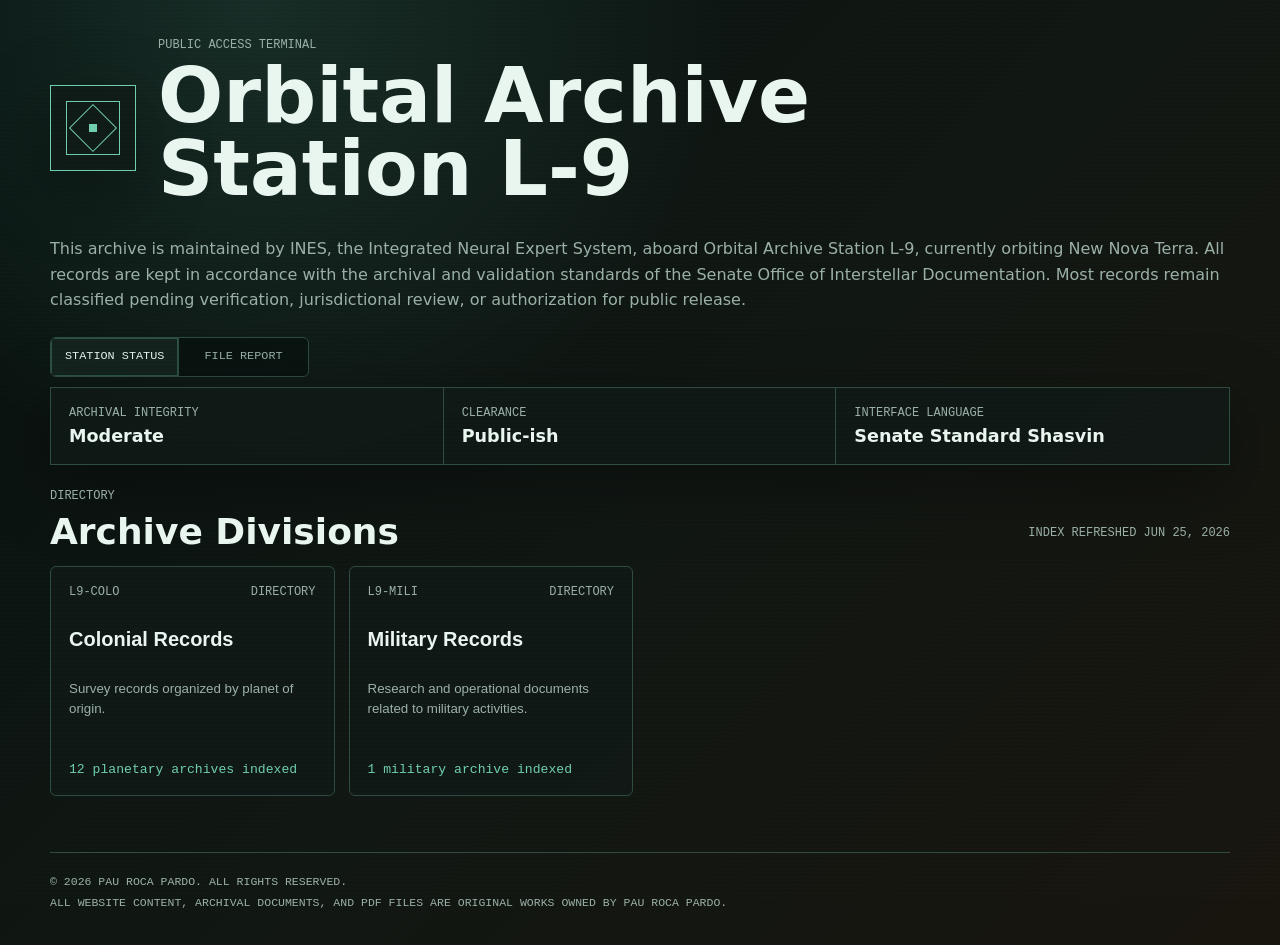
==== commit 3d164ce1: "changed INES acronym" ====
--- a/src/index.html
+++ b/src/index.html
@@ -27,7 +27,7 @@
 
     <section class="station-intro" aria-label="Archive notice">
       <p class="header-copy">
-        This archive is maintained by INES, the Integrated Navigation Expert System, aboard Orbital Archive
+        This archive is maintained by INES, the Integrated Neural Expert System, aboard Orbital Archive
         Station L-9, currently orbiting New Nova Terra. All records are kept in accordance with the archival and
         validation standards of the Senate Office of Interstellar Documentation. Most records remain classified
         pending verification, jurisdictional review, or authorization for public release.
